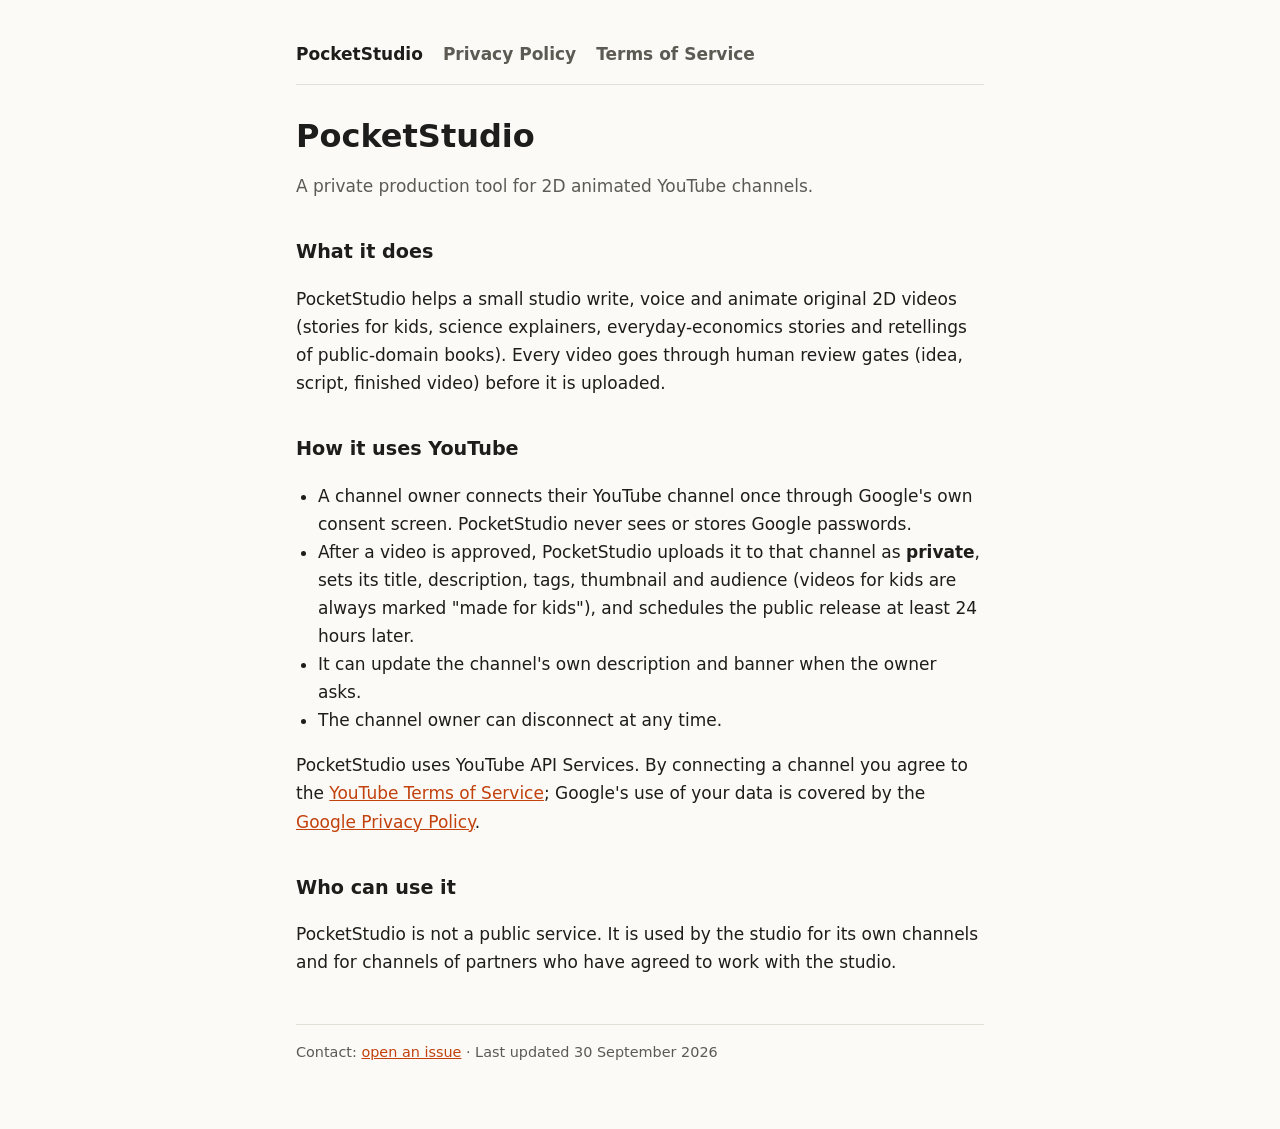
==== index.html @ cb9e474a "PocketStudio site: about, privacy policy, terms Co-Authored-By: Claude Opus 5.5 <noreply@anthropic.c" ====
<!doctype html>
<html lang="en">
<head>
<meta charset="utf-8">
<meta name="viewport" content="width=device-width, initial-scale=1">
<title>PocketStudio</title>
<meta name="description" content="PocketStudio is a private production tool that makes 2D animated videos and uploads them to the YouTube channels it manages.">
<link rel="stylesheet" href="style.css">
</head>
<body>
<main>
<nav><a href="./" aria-current="page">PocketStudio</a><a href="privacy.html">Privacy Policy</a><a href="terms.html">Terms of Service</a></nav>
<h1>PocketStudio</h1>
<p class="muted">A private production tool for 2D animated YouTube channels.</p>

<h2>What it does</h2>
<p>PocketStudio helps a small studio write, voice and animate original 2D videos (stories for kids, science explainers,
everyday-economics stories and retellings of public-domain books). Every video goes through human review gates
(idea, script, finished video) before it is uploaded.</p>

<h2>How it uses YouTube</h2>
<ul>
  <li>A channel owner connects their YouTube channel once through Google's own consent screen. PocketStudio never sees
      or stores Google passwords.</li>
  <li>After a video is approved, PocketStudio uploads it to that channel as <strong>private</strong>, sets its title,
      description, tags, thumbnail and audience (videos for kids are always marked "made for kids"), and schedules the
      public release at least 24 hours later.</li>
  <li>It can update the channel's own description and banner when the owner asks.</li>
  <li>The channel owner can disconnect at any time.</li>
</ul>
<p>PocketStudio uses YouTube API Services. By connecting a channel you agree to the
<a href="https://www.youtube.com/t/terms">YouTube Terms of Service</a>; Google's use of your data is covered by the
<a href="https://policies.google.com/privacy">Google Privacy Policy</a>.</p>

<h2>Who can use it</h2>
<p>PocketStudio is not a public service. It is used by the studio for its own channels and for channels of partners
who have agreed to work with the studio.</p>

<footer>Contact: <a href="https://github.com/vthai298/pocketstudio-site/issues">open an issue</a> · Last updated 30 September 2026</footer>
</main>
</body>
</html>
---- style.css ----
:root { --bg: #fbfaf7; --fg: #1d1d1b; --muted: #5d5a53; --line: #e4e0d8; --accent: #c2410c; }
@media (prefers-color-scheme: dark) { :root { --bg: #161513; --fg: #ecebe7; --muted: #a8a49b; --line: #2e2c28; --accent: #fb923c; } }
* { box-sizing: border-box; }
body { margin: 0; background: var(--bg); color: var(--fg); font: 17px/1.65 system-ui, -apple-system, "Segoe UI", sans-serif; }
main { max-width: 720px; margin: 0 auto; padding: 40px 16px 64px; }
nav { display: flex; gap: 20px; flex-wrap: wrap; padding-bottom: 16px; border-bottom: 1px solid var(--line); margin-bottom: 32px; }
nav a { color: var(--muted); text-decoration: none; font-weight: 600; }
nav a[aria-current] { color: var(--fg); }
h1 { font-size: 2rem; line-height: 1.2; margin: 0 0 8px; }
h2 { font-size: 1.2rem; margin: 36px 0 8px; }
a { color: var(--accent); }
.muted { color: var(--muted); }
ul { padding-left: 22px; }
footer { margin-top: 48px; padding-top: 16px; border-top: 1px solid var(--line); color: var(--muted); font-size: 0.9rem; }
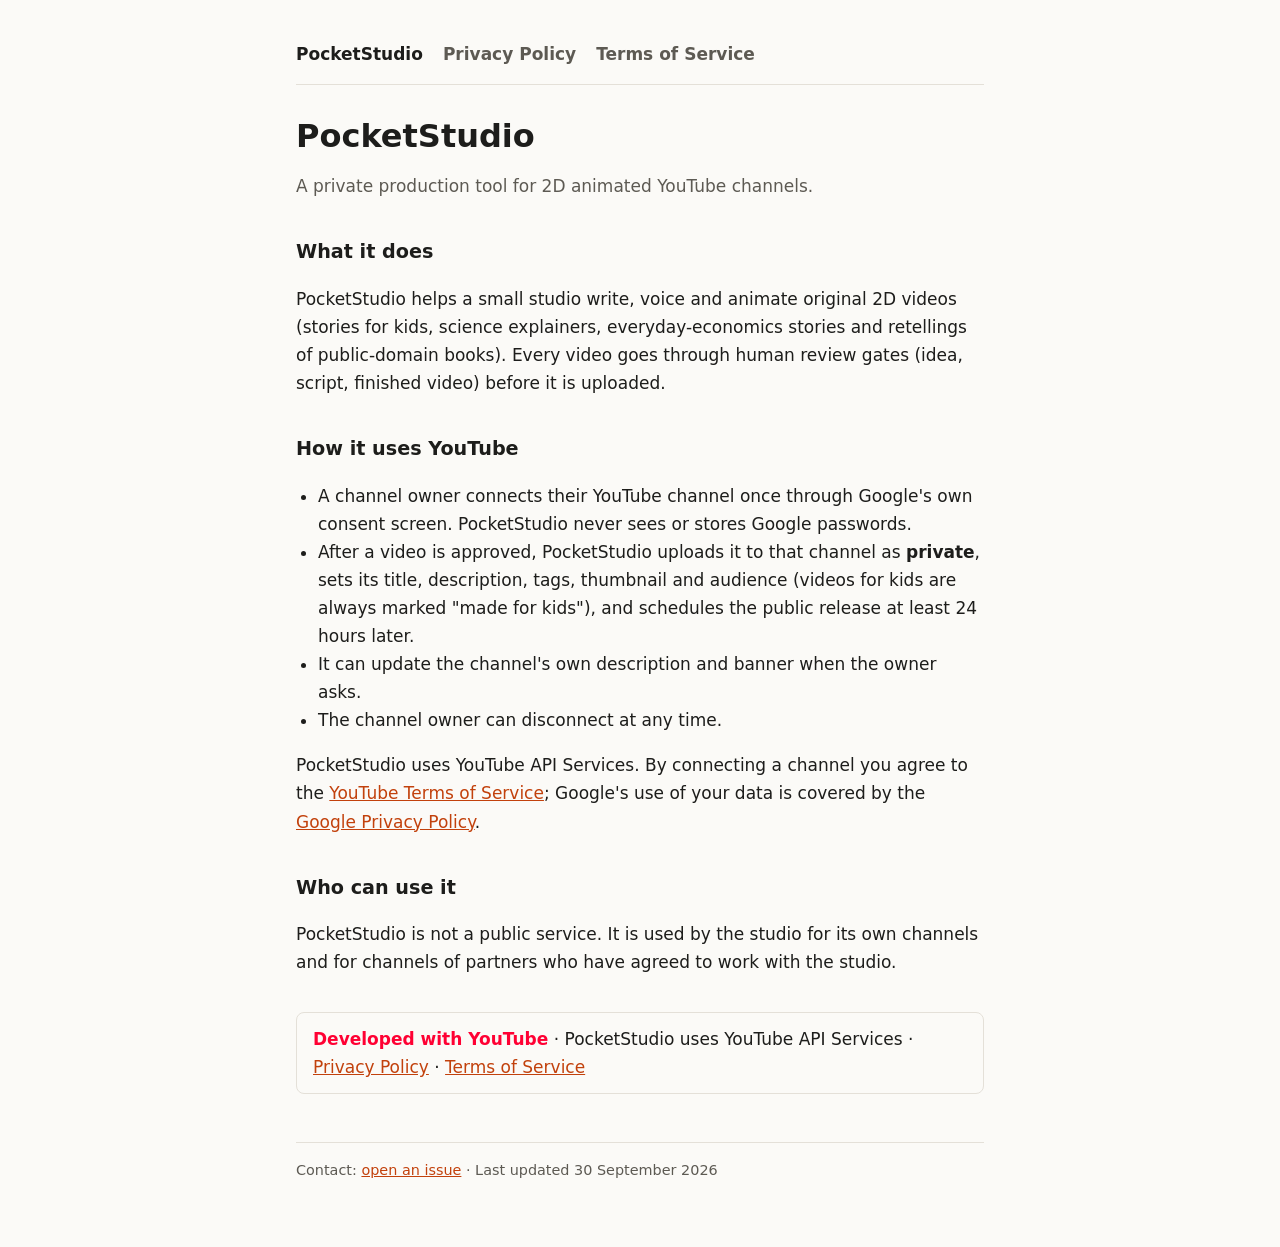
==== commit 9dac4840: "Show YouTube API Services notice with policy links on the homepage" ====
--- a/index.html
+++ b/index.html
@@ -36,6 +36,9 @@
 <p>PocketStudio is not a public service. It is used by the studio for its own channels and for channels of partners
 who have agreed to work with the studio.</p>
 
+<p class="yt"><strong>Developed with YouTube</strong> · PocketStudio uses YouTube API Services ·
+<a href="privacy.html">Privacy Policy</a> · <a href="terms.html">Terms of Service</a></p>
+
 <footer>Contact: <a href="https://github.com/vthai298/pocketstudio-site/issues">open an issue</a> · Last updated 30 September 2026</footer>
 </main>
 </body>
--- a/style.css
+++ b/style.css
@@ -12,3 +12,5 @@
 .muted { color: var(--muted); }
 ul { padding-left: 22px; }
 footer { margin-top: 48px; padding-top: 16px; border-top: 1px solid var(--line); color: var(--muted); font-size: 0.9rem; }
+.yt { margin-top: 36px; padding: 12px 16px; border: 1px solid var(--line); border-radius: 8px; }
+.yt strong { color: #ff0033; }
